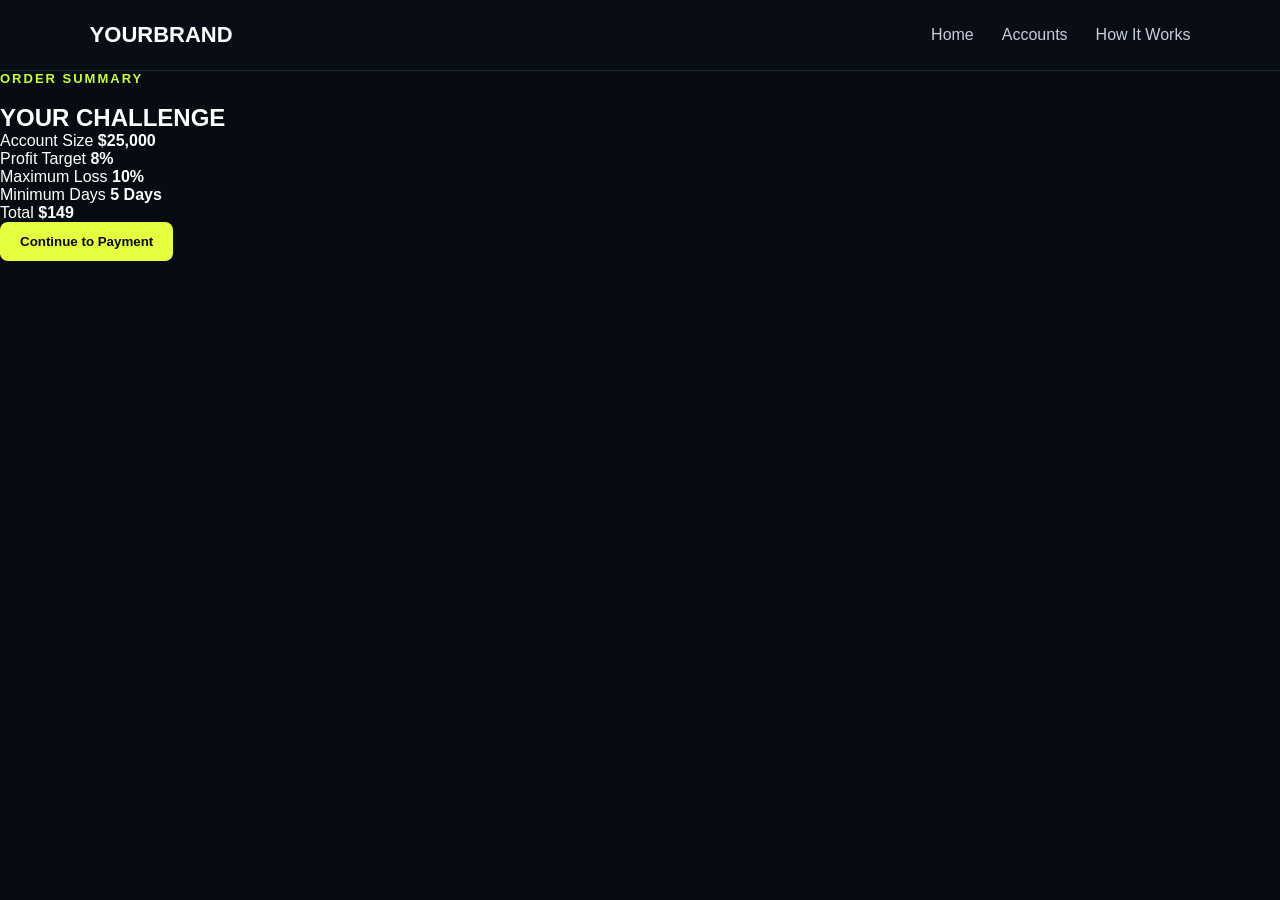
==== checkout.html @ a26a7fb3 "Create checkout.html" ====
<!DOCTYPE html>
<html lang="en">
<head>
  <meta charset="UTF-8">
  <meta name="viewport" content="width=device-width, initial-scale=1.0">
  <title>Checkout</title>
  <link rel="stylesheet" href="style.css">
</head>

<body>

  <header class="navbar">
    <div class="logo">YOURBRAND</div>

    <nav>
      <a href="index.html">Home</a>
      <a href="index.html#accounts">Accounts</a>
      <a href="index.html#how-it-works">How It Works</a>
    </nav>
  </header>

  <section class="checkout-section">

    <div class="checkout-card">

      <p class="section-label">ORDER SUMMARY</p>

      <h1>YOUR CHALLENGE</h1>

      <div class="checkout-row">
        <span>Account Size</span>
        <strong id="checkout-size">$25,000</strong>
      </div>

      <div class="checkout-row">
        <span>Profit Target</span>
        <strong>8%</strong>
      </div>

      <div class="checkout-row">
        <span>Maximum Loss</span>
        <strong>10%</strong>
      </div>

      <div class="checkout-row">
        <span>Minimum Days</span>
        <strong>5 Days</strong>
      </div>

      <div class="checkout-total">
        <span>Total</span>
        <strong id="checkout-price">$149</strong>
      </div>

      <button class="primary-btn">
        Continue to Payment
      </button>

    </div>

  </section>

</body>
</html>
---- style.css ----
* {
  margin: 0;
  padding: 0;
  box-sizing: border-box;
}

body {
  font-family: Arial, sans-serif;
  background: #070b12;
  color: white;
}

.navbar {
  display: flex;
  justify-content: space-between;
  align-items: center;
  padding: 22px 7%;
  border-bottom: 1px solid #1b2430;
  background: #090e16;
}

.logo {
  font-size: 22px;
  font-weight: 800;
}

nav {
  display: flex;
  gap: 28px;
}

nav a {
  color: #c7ced8;
  text-decoration: none;
}

.login-btn,
.primary-btn,
.secondary-btn,
.account-buttons button {
  padding: 12px 20px;
  border-radius: 8px;
  border: none;
  cursor: pointer;
}

.login-btn,
.primary-btn {
  background: #e6ff3f;
  color: #070b12;
  font-weight: 700;
}

.hero {
  min-height: 620px;
  display: flex;
  align-items: center;
  padding: 80px 8%;
  background:
    radial-gradient(circle at 75% 40%, rgba(194, 255, 61, 0.12), transparent 30%),
    #070b12;
}

.hero-content {
  max-width: 700px;
}

.small-text,
.section-label {
  color: #c8ff3d;
  font-size: 13px;
  font-weight: 700;
  letter-spacing: 2px;
  margin-bottom: 18px;
}

.hero h1 {
  font-size: 70px;
  line-height: 0.95;
  margin-bottom: 24px;
}

.hero-description {
  max-width: 560px;
  color: #9aa4b2;
  font-size: 18px;
  line-height: 1.6;
}

.hero-buttons {
  margin-top: 32px;
  display: flex;
  gap: 15px;
}

.secondary-btn {
  background: transparent;
  color: white;
  border: 1px solid #35404d;
}

.stats {
  display: grid;
  grid-template-columns: repeat(3, 1fr);
  padding: 40px 8%;
  border-top: 1px solid #19222e;
  border-bottom: 1px solid #19222e;
}

.stat-card {
  text-align: center;
}

.stat-card h2 {
  font-size: 34px;
  color: #c8ff3d;
}

.stat-card p {
  color: #8f99a7;
  margin-top: 8px;
}

.accounts,
.how-it-works {
  padding: 90px 8%;
}

.accounts > h2,
.how-it-works > h2 {
  font-size: 42px;
  margin-bottom: 35px;
}

.account-buttons {
  display: flex;
  gap: 12px;
  margin-bottom: 30px;
}

.account-buttons button {
  background: #111822;
  color: white;
  border: 1px solid #293342;
}

.account-card {
  display: grid;
  grid-template-columns: repeat(5, 1fr);
  background: #0d141e;
  border: 1px solid #26303d;
  border-radius: 16px;
  overflow: hidden;
}

.account-card > div {
  padding: 28px;
  border-right: 1px solid #26303d;
}

.account-card span {
  display: block;
  color: #83909f;
  font-size: 13px;
  margin-bottom: 10px;
}

.account-card strong {
  font-size: 22px;
}

.price-box .primary-btn {
  display: block;
  margin-top: 18px;
}

.steps {
  display: grid;
  grid-template-columns: repeat(3, 1fr);
  gap: 20px;
}

.step-card {
  background: #0d141e;
  border: 1px solid #26303d;
  padding: 30px;
  border-radius: 14px;
}

.step-card span {
  color: #c8ff3d;
  font-weight: 700;
}

.step-card h3 {
  margin: 18px 0 12px;
}

.step-card p {
  color: #8d98a7;
  line-height: 1.5;
}

@media (max-width: 800px) {
  nav {
    display: none;
  }

  .hero h1 {
    font-size: 45px;
  }

  .stats,
  .steps,
  .account-card {
    grid-template-columns: 1fr;
  }

  .account-buttons {
    flex-wrap: wrap;
  }

  .account-card > div {
    border-right: none;
    border-bottom: 1px solid #26303d;
  }
}.signup-section {
  min-height: 100vh;
  display: flex;
  justify-content: center;
  align-items: center;
  padding: 80px 20px;
  background:
    radial-gradient(circle at 50% 20%, rgba(194, 255, 61, 0.08), transparent 35%),
    #070b12;
}

.signup-card {
  width: 100%;
  max-width: 520px;
  background: #0d141e;
  border: 1px solid #26303d;
  border-radius: 18px;
  padding: 40px;
}

.signup-card h1 {
  font-size: 36px;
  margin-bottom: 15px;
}

.signup-description {
  color: #8d98a7;
  line-height: 1.6;
  margin-bottom: 30px;
}

.signup-card form {
  display: flex;
  flex-direction: column;
  gap: 12px;
}

.signup-card label {
  font-size: 14px;
  color: #c7ced8;
  margin-top: 8px;
}

.signup-card input,
.signup-card select {
  width: 100%;
  padding: 14px;
  border-radius: 8px;
  border: 1px solid #293342;
  background: #111822;
  color: white;
  font-size: 15px;
  outline: none;
}

.signup-card input:focus,
.signup-card select:focus {
  border-color: #c8ff3d;
}

.signup-card .primary-btn {
  margin-top: 18px;
  width: 100%;
}
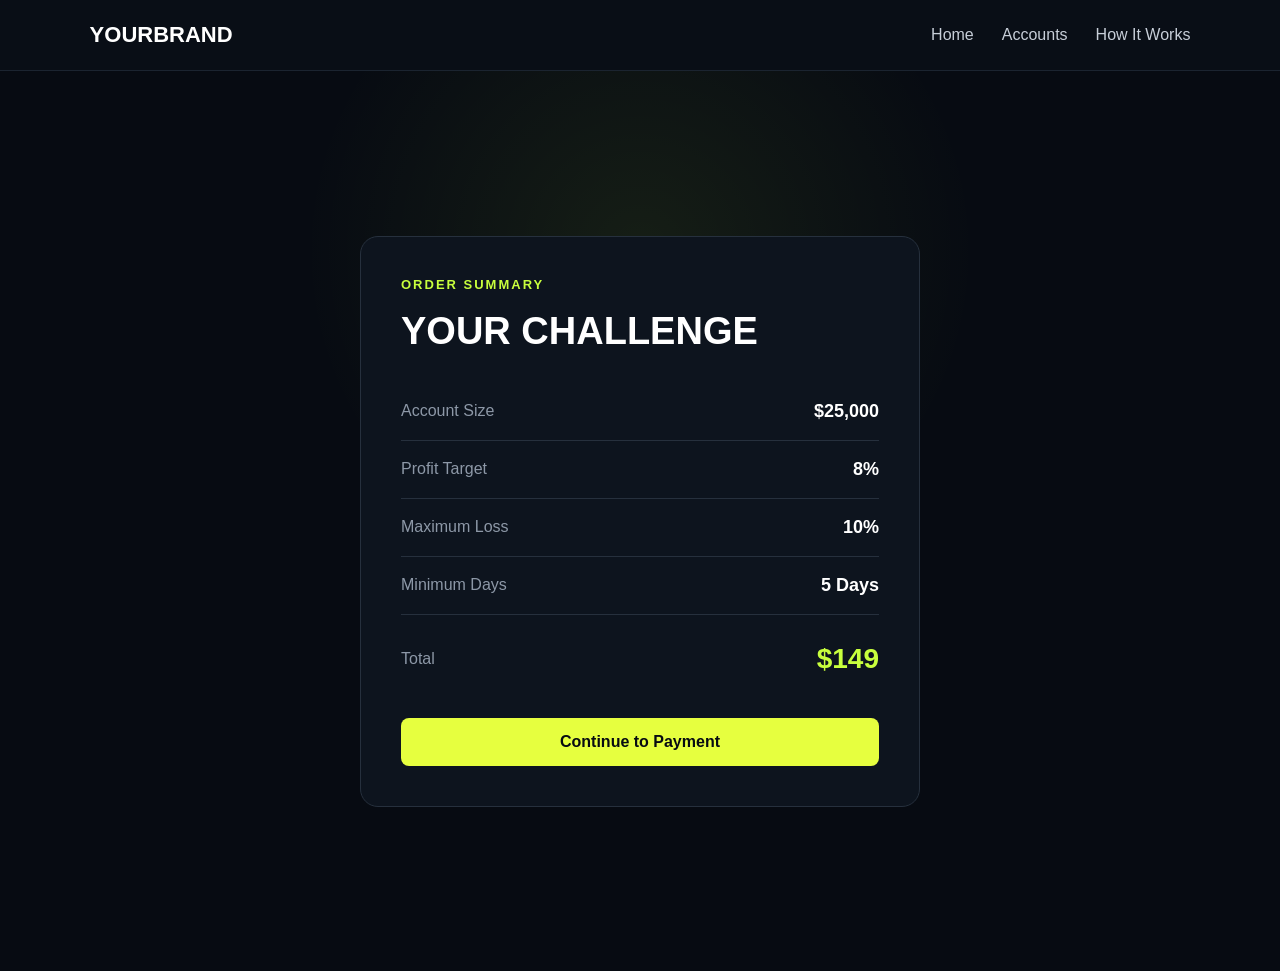
==== commit 341dc935: "Update checkout.html" ====
--- a/checkout.html
+++ b/checkout.html
@@ -52,7 +52,7 @@
         <strong id="checkout-price">$149</strong>
       </div>
 
-      <button class="primary-btn">
+  <button class="primary-btn" onclick="window.location.href='payment.html'">   
         Continue to Payment
       </button>
 
--- a/style.css
+++ b/style.css
@@ -287,4 +287,61 @@
 .signup-card .primary-btn {
   margin-top: 18px;
   width: 100%;
-}
+}.checkout-section {
+  min-height: 100vh;
+  display: flex;
+  justify-content: center;
+  align-items: center;
+  padding: 80px 20px;
+  background:
+    radial-gradient(circle at 50% 20%, rgba(194, 255, 61, 0.08), transparent 35%),
+    #070b12;
+}
+
+.checkout-card {
+  width: 100%;
+  max-width: 560px;
+  background: #0d141e;
+  border: 1px solid #26303d;
+  border-radius: 18px;
+  padding: 40px;
+}
+
+.checkout-card h1 {
+  font-size: 38px;
+  margin-bottom: 30px;
+}
+
+.checkout-row,
+.checkout-total {
+  display: flex;
+  justify-content: space-between;
+  align-items: center;
+  padding: 18px 0;
+  border-bottom: 1px solid #26303d;
+}
+
+.checkout-row span,
+.checkout-total span {
+  color: #8d98a7;
+}
+
+.checkout-row strong {
+  font-size: 18px;
+}
+
+.checkout-total {
+  margin-top: 10px;
+  border-bottom: none;
+}
+
+.checkout-total strong {
+  color: #c8ff3d;
+  font-size: 28px;
+}
+
+.checkout-card .primary-btn {
+  width: 100%;
+  margin-top: 25px;
+  padding: 15px;
+  font-size: 16px;
